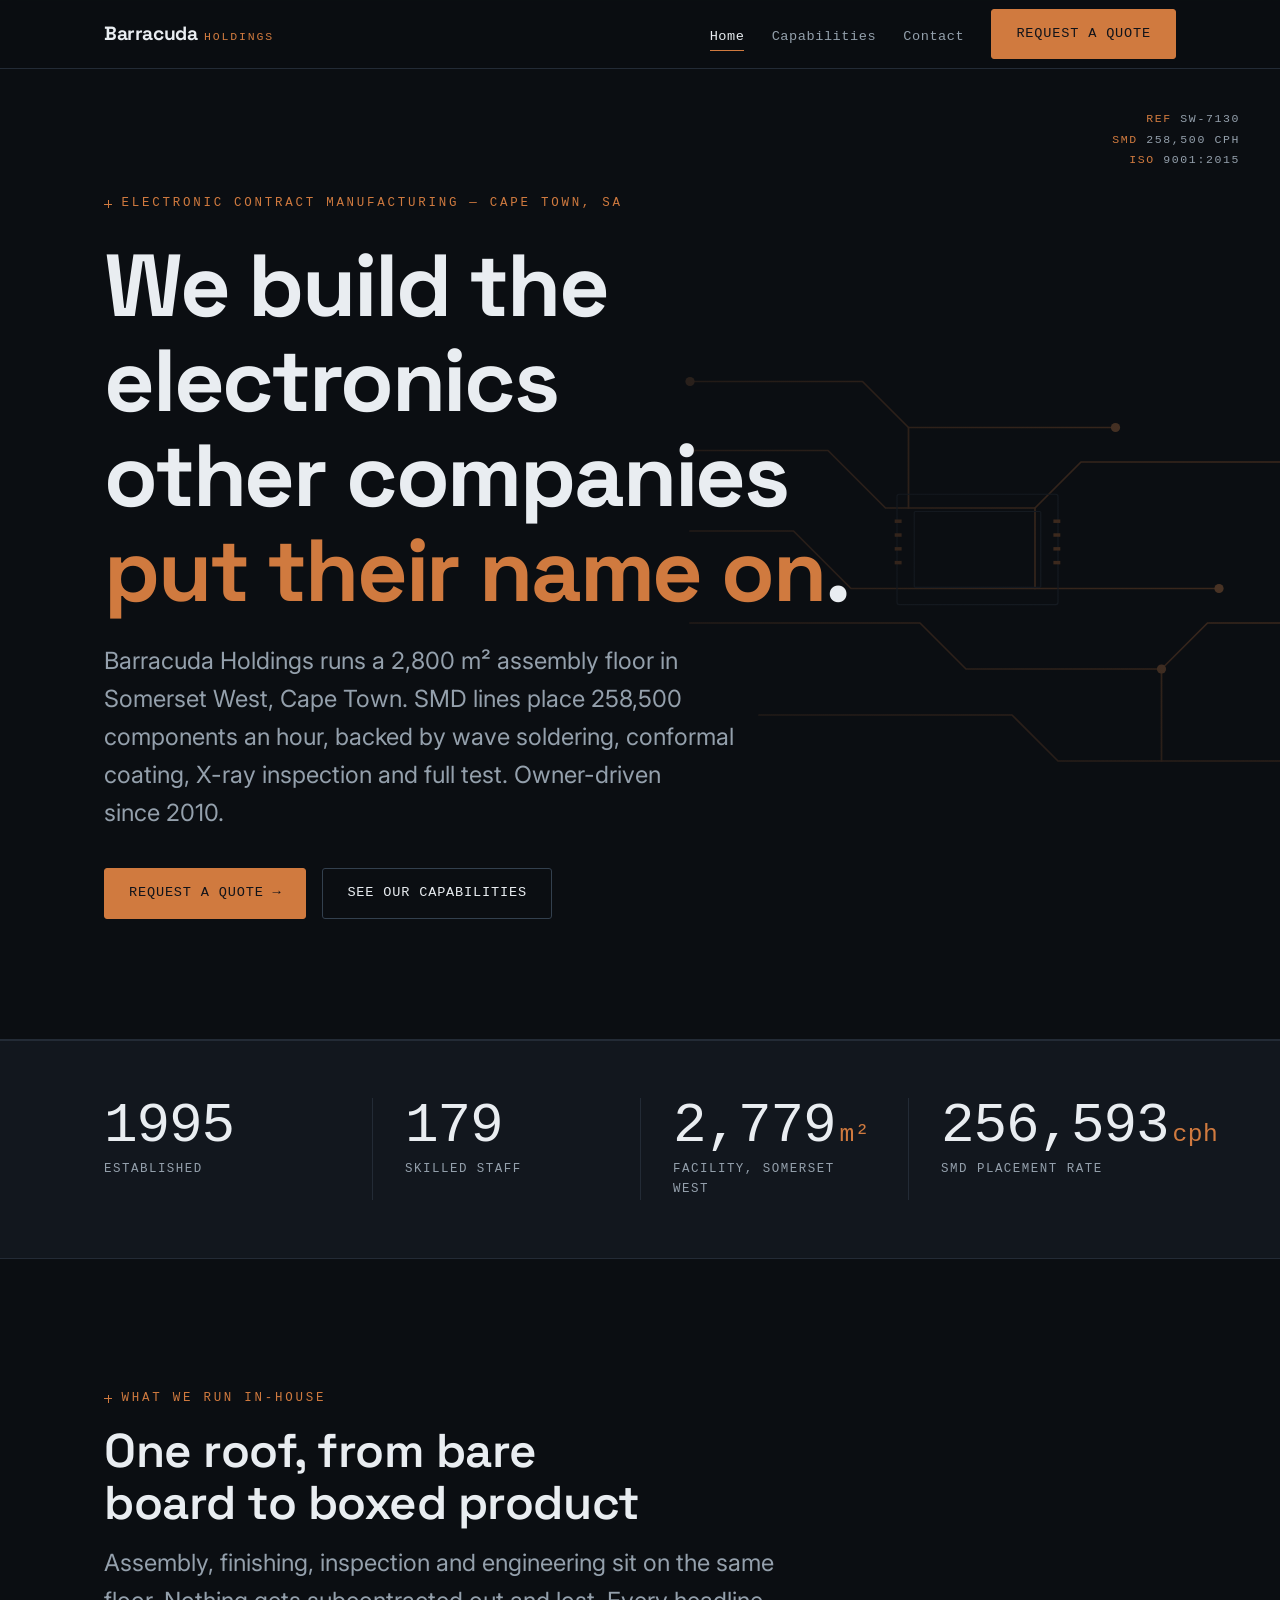
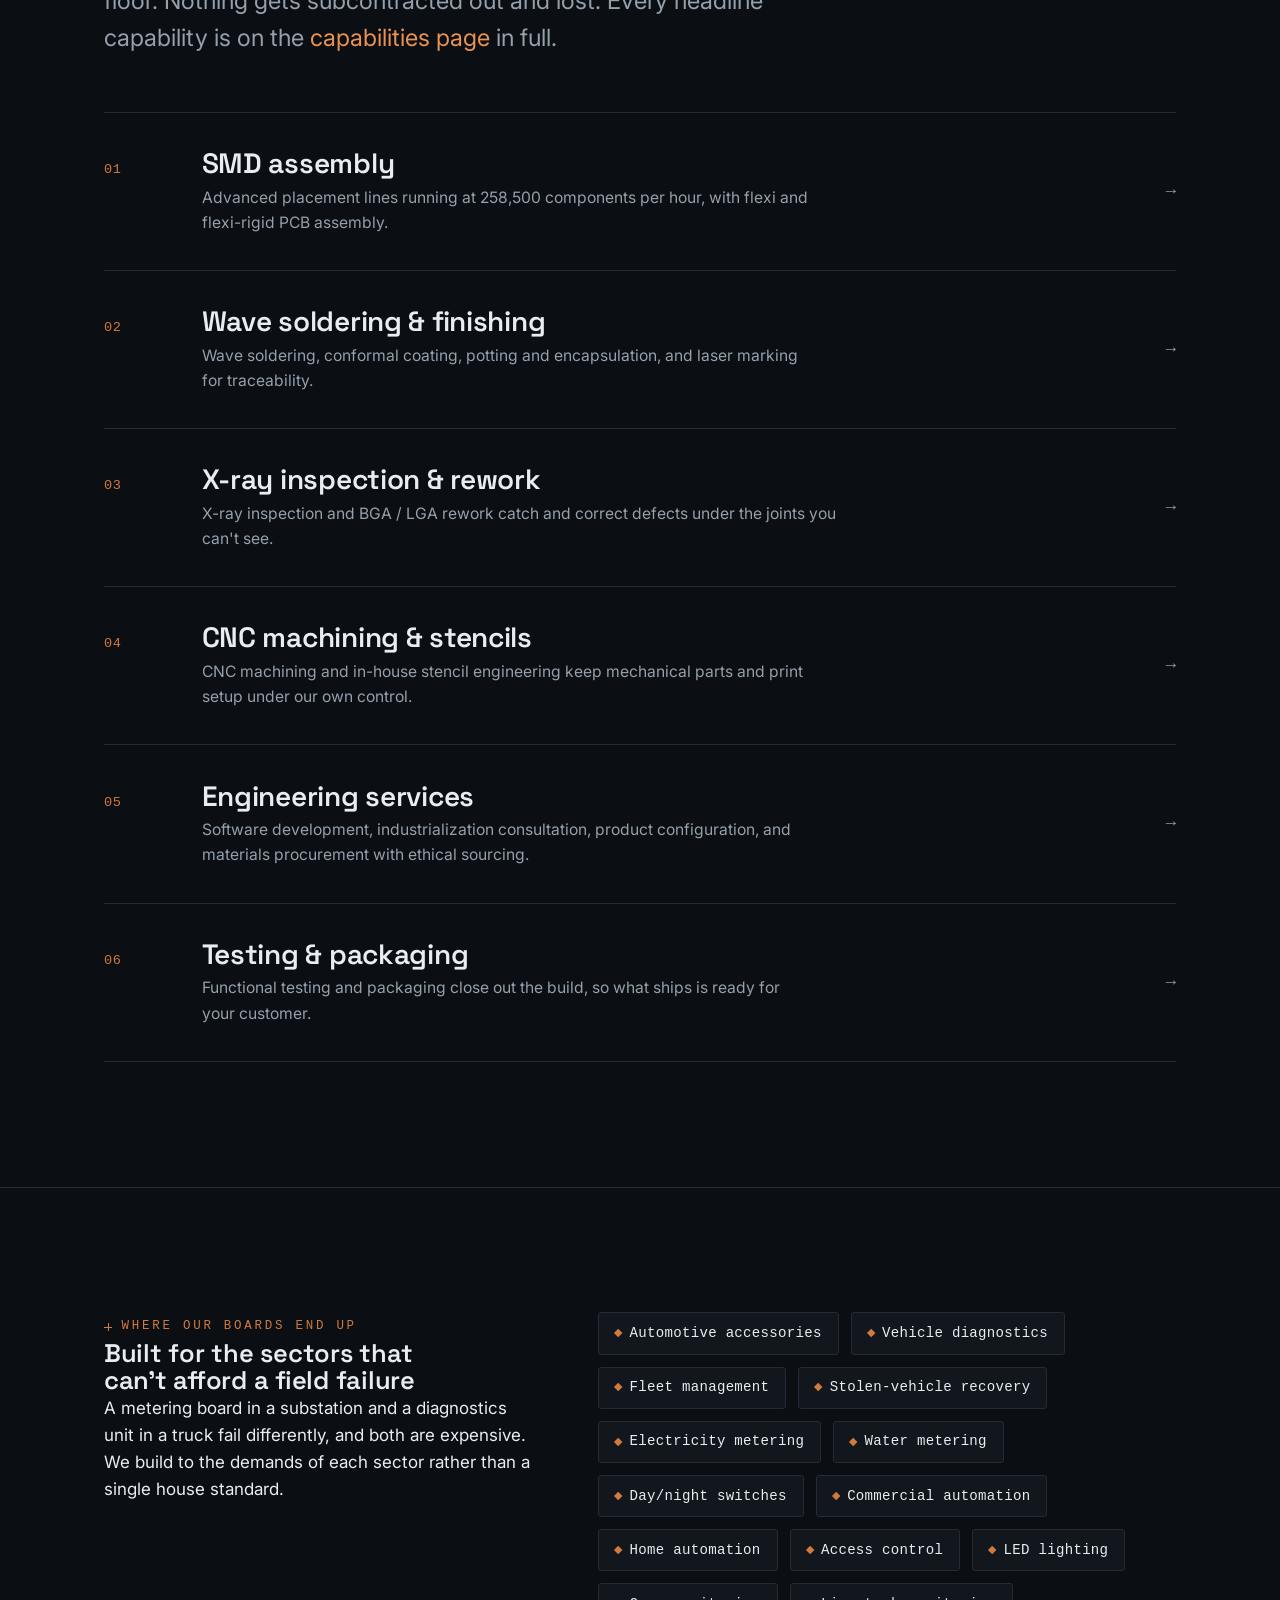
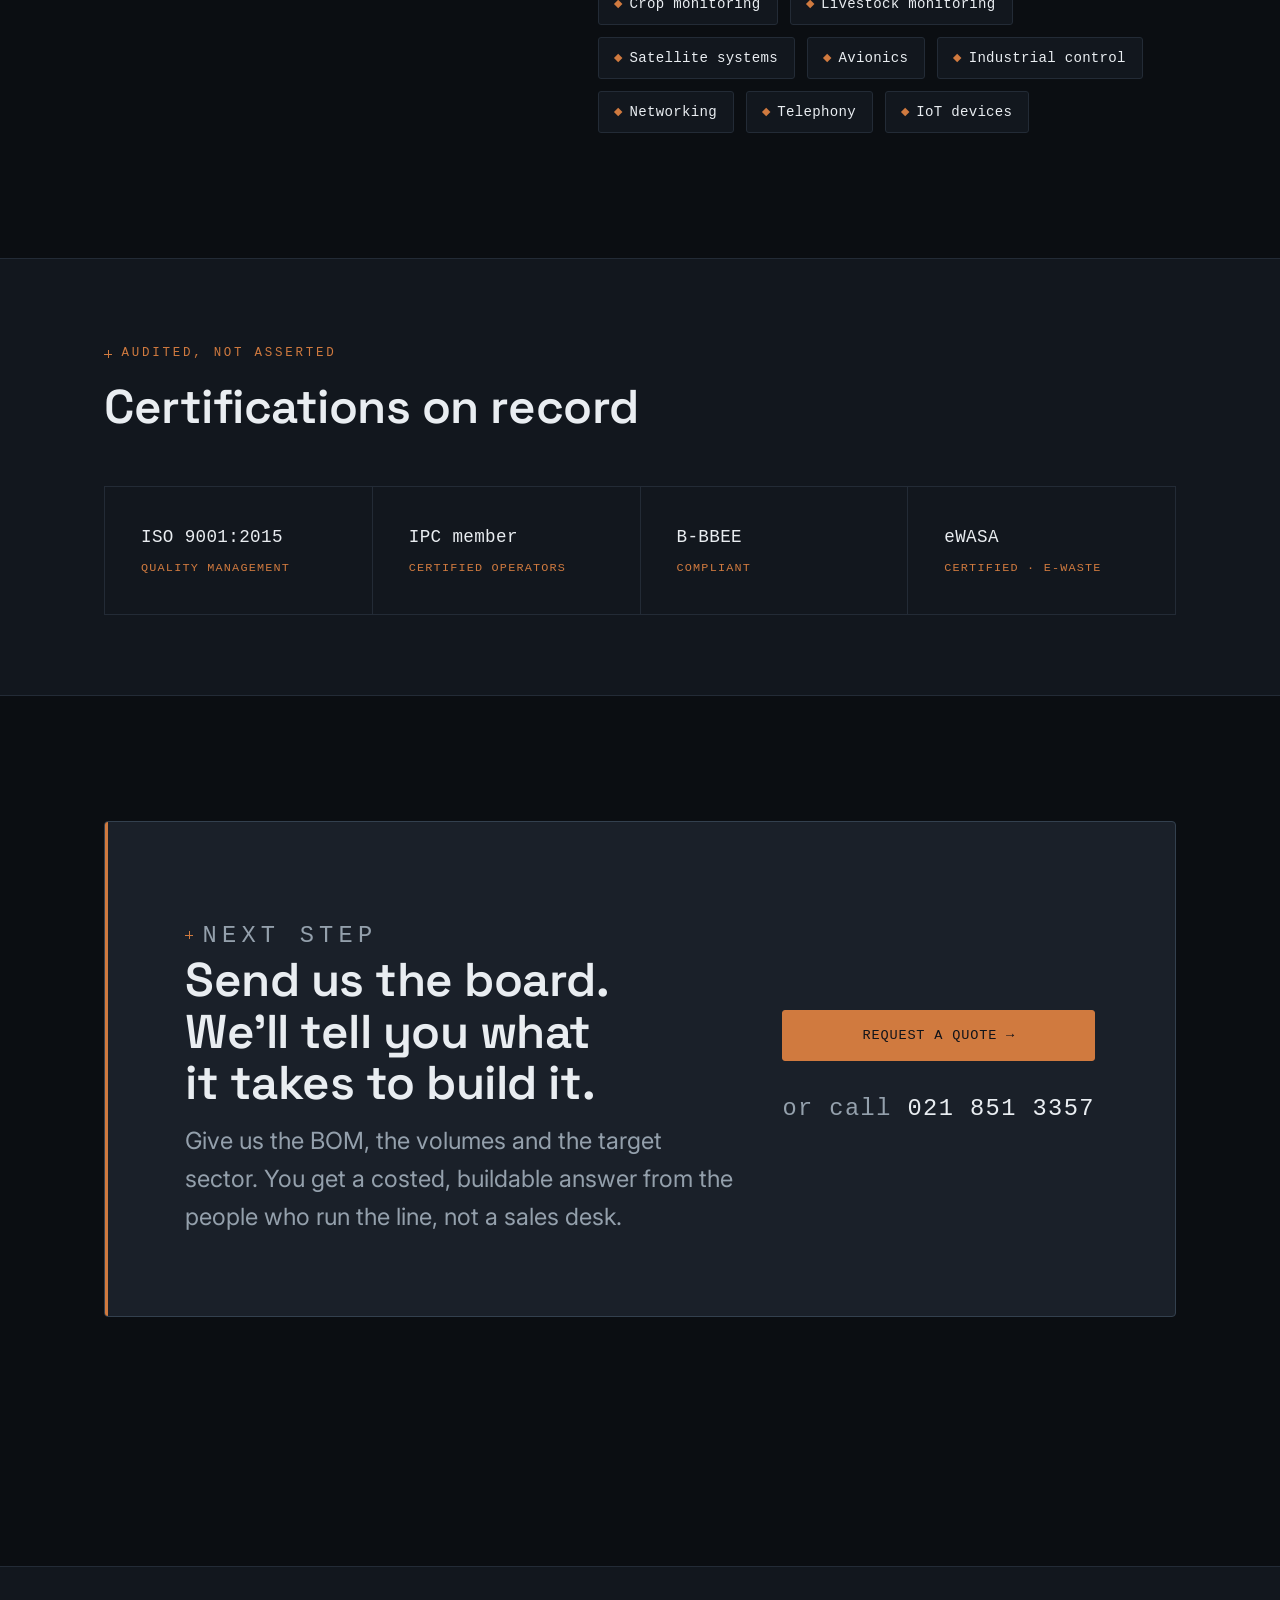
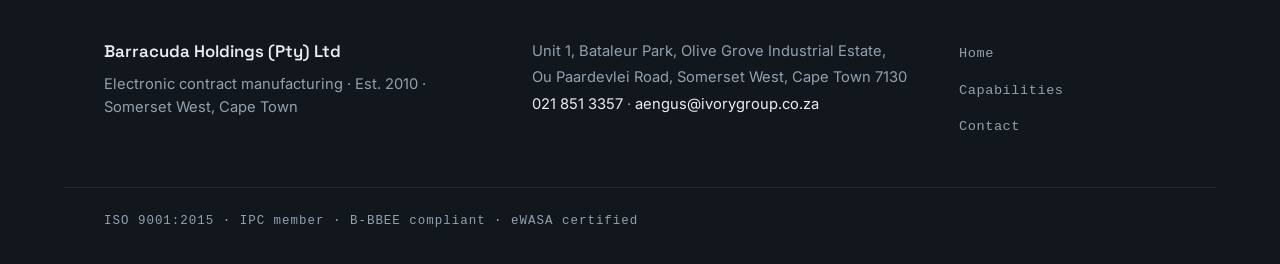
==== index.html @ a69c72c1 "feat: Barracuda Holdings marketing site - static HTML/CSS/JS with generated hero video" ====
<!DOCTYPE html>
<html lang="en">
<head>
  <meta charset="UTF-8">
  <meta name="viewport" content="width=device-width, initial-scale=1.0">
  <title>Barracuda Holdings — Electronic contract manufacturing, Cape Town</title>
  <meta name="description" content="Barracuda Holdings is an owner-driven electronic contract manufacturer in Somerset West, Cape Town. SMD assembly at 258,500 components per hour, wave soldering, conformal coating, X-ray inspection. ISO 9001:2015.">
  <link rel="preconnect" href="https://fonts.googleapis.com">
  <link rel="preconnect" href="https://fonts.gstatic.com" crossorigin>
  <link href="https://fonts.googleapis.com/css2?family=Inter:wght@400;500;600&family=Space+Grotesk:wght@500;600;700&display=swap" rel="stylesheet">
  <link rel="stylesheet" href="css/tokens.css">
  <link rel="stylesheet" href="css/global.css">
  <link rel="stylesheet" href="css/home.css">
  <script src="js/main.js" defer></script>
</head>
<body>
  <a class="skip-link" href="#main">Skip to content</a>

  <header class="site-header" id="top">
    <div class="container header-inner">
      <a class="brand" href="index.html">Barracuda<span class="brand-sub">Holdings</span></a>
      <nav aria-label="Main navigation">
        <button class="nav-toggle" aria-expanded="false" aria-controls="site-nav">Menu</button>
        <ul class="nav-links" id="site-nav">
          <li><a href="index.html" aria-current="page">Home</a></li>
          <li><a href="about.html">Capabilities</a></li>
          <li><a href="contact.html">Contact</a></li>
          <li><a class="btn btn-accent" href="contact.html#quote">Request a quote</a></li>
        </ul>
      </nav>
    </div>
  </header>

  <main id="main">

    <!-- 1. HERO -->
    <section class="hero" aria-labelledby="hero-heading">
      <video class="hero-video" autoplay muted loop playsinline preload="metadata" aria-hidden="true" tabindex="-1">
        <source src="assets/hero-loop.mp4" type="video/mp4">
      </video>

      <!-- Static fallback: PCB-trace motif, finished-looking without the video -->
      <div class="hero-fallback" aria-hidden="true">
        <svg viewBox="0 0 640 480" fill="none" xmlns="http://www.w3.org/2000/svg" role="presentation">
          <g stroke="#D07A3F" stroke-width="1.5" stroke-linecap="round" stroke-linejoin="round" opacity="0.85">
            <path d="M60 90 H210 L250 130 H430" />
            <path d="M60 150 H180 L230 200 H360 L400 160 H600" />
            <path d="M60 220 H150 L200 270 H520" />
            <path d="M60 300 H260 L300 340 H470 L510 300 H600" />
            <path d="M120 380 H340 L380 420 H600" />
            <path d="M250 130 V200" />
            <path d="M360 200 V270" />
            <path d="M470 340 V420" />
          </g>
          <g fill="#E89254">
            <circle cx="60" cy="90" r="4" />
            <circle cx="430" cy="130" r="4" />
            <circle cx="60" cy="150" r="4" />
            <circle cx="600" cy="160" r="4" />
            <circle cx="520" cy="270" r="4" />
            <circle cx="470" cy="340" r="4" />
            <circle cx="600" cy="300" r="4" />
            <circle cx="600" cy="420" r="4" />
          </g>
          <g fill="none" stroke="#33404E" stroke-width="1">
            <rect x="240" y="188" width="140" height="96" rx="2" />
            <rect x="255" y="203" width="110" height="66" rx="1" />
          </g>
          <g fill="#D07A3F">
            <rect x="238" y="210" width="6" height="3" />
            <rect x="238" y="222" width="6" height="3" />
            <rect x="238" y="234" width="6" height="3" />
            <rect x="238" y="246" width="6" height="3" />
            <rect x="376" y="210" width="6" height="3" />
            <rect x="376" y="222" width="6" height="3" />
            <rect x="376" y="234" width="6" height="3" />
            <rect x="376" y="246" width="6" height="3" />
          </g>
        </svg>
      </div>

      <div class="hero-overlay" aria-hidden="true"></div>

      <p class="hero-spec" aria-hidden="true">
        <b>REF</b> SW-7130<br>
        <b>SMD</b> 258,500 cph<br>
        <b>ISO</b> 9001:2015
      </p>

      <div class="container hero-inner">
        <div class="hero-content hero-anim">
          <p class="eyebrow hero-eyebrow">Electronic contract manufacturing — Cape Town, SA</p>
          <h1 id="hero-heading">
            We build the electronics<br>
            other companies <span class="accent">put their name on</span>.
          </h1>
          <p class="hero-sub">
            Barracuda Holdings runs a 2,800 m&sup2; assembly floor in Somerset West, Cape Town.
            SMD lines place 258,500 components an hour, backed by wave soldering, conformal
            coating, X-ray inspection and full test. Owner-driven since 2010.
          </p>
          <div class="hero-actions">
            <a class="btn btn-accent" href="contact.html#quote">Request a quote <span class="btn-arrow" aria-hidden="true">&rarr;</span></a>
            <a class="btn btn-ghost" href="about.html">See our capabilities</a>
          </div>
        </div>
      </div>
    </section>

    <!-- 2. STATS STRIP -->
    <section class="stats" aria-label="Company figures">
      <div class="container">
        <div class="stats-grid">
          <div class="stat">
            <span class="stat-value mono"><span class="stat-num" data-count-to="2010">2010</span></span>
            <span class="stat-label">Established</span>
          </div>
          <div class="stat">
            <span class="stat-value mono"><span class="stat-num" data-count-to="180">180</span></span>
            <span class="stat-label">Skilled staff</span>
          </div>
          <div class="stat">
            <span class="stat-value mono"><span class="stat-num" data-count-to="2800" data-count-group="true">2,800</span><span class="stat-unit">m&sup2;</span></span>
            <span class="stat-label">Facility, Somerset West</span>
          </div>
          <div class="stat">
            <span class="stat-value mono"><span class="stat-num" data-count-to="258500" data-count-group="true">258,500</span><span class="stat-unit">cph</span></span>
            <span class="stat-label">SMD placement rate</span>
          </div>
        </div>
      </div>
    </section>

    <!-- 3. CAPABILITIES OVERVIEW -->
    <section class="section" aria-labelledby="cap-heading">
      <div class="container">
        <div class="section-head reveal">
          <p class="eyebrow">What we run in-house</p>
          <h2 id="cap-heading">One roof, from bare board to boxed product</h2>
          <p class="lede">
            Assembly, finishing, inspection and engineering sit on the same floor.
            Nothing gets subcontracted out and lost. Every headline capability is on
            the <a href="about.html">capabilities page</a> in full.
          </p>
        </div>

        <div class="cap-list">
          <a class="cap-item reveal" href="about.html#grp-assembly">
            <span class="cap-index mono">01</span>
            <span class="cap-body">
              <h3>SMD assembly</h3>
              <p>Advanced placement lines running at 258,500 components per hour, with flexi and flexi-rigid PCB assembly.</p>
            </span>
            <span class="cap-arrow" aria-hidden="true">&rarr;</span>
          </a>
          <a class="cap-item reveal" href="about.html#grp-finishing">
            <span class="cap-index mono">02</span>
            <span class="cap-body">
              <h3>Wave soldering &amp; finishing</h3>
              <p>Wave soldering, conformal coating, potting and encapsulation, and laser marking for traceability.</p>
            </span>
            <span class="cap-arrow" aria-hidden="true">&rarr;</span>
          </a>
          <a class="cap-item reveal" href="about.html#grp-inspection">
            <span class="cap-index mono">03</span>
            <span class="cap-body">
              <h3>X-ray inspection &amp; rework</h3>
              <p>X-ray inspection and BGA / LGA rework catch and correct defects under the joints you can't see.</p>
            </span>
            <span class="cap-arrow" aria-hidden="true">&rarr;</span>
          </a>
          <a class="cap-item reveal" href="about.html#grp-finishing">
            <span class="cap-index mono">04</span>
            <span class="cap-body">
              <h3>CNC machining &amp; stencils</h3>
              <p>CNC machining and in-house stencil engineering keep mechanical parts and print setup under our own control.</p>
            </span>
            <span class="cap-arrow" aria-hidden="true">&rarr;</span>
          </a>
          <a class="cap-item reveal" href="about.html#grp-engineering">
            <span class="cap-index mono">05</span>
            <span class="cap-body">
              <h3>Engineering services</h3>
              <p>Software development, industrialization consultation, product configuration, and materials procurement with ethical sourcing.</p>
            </span>
            <span class="cap-arrow" aria-hidden="true">&rarr;</span>
          </a>
          <a class="cap-item reveal" href="about.html#grp-inspection">
            <span class="cap-index mono">06</span>
            <span class="cap-body">
              <h3>Testing &amp; packaging</h3>
              <p>Functional testing and packaging close out the build, so what ships is ready for your customer.</p>
            </span>
            <span class="cap-arrow" aria-hidden="true">&rarr;</span>
          </a>
        </div>
      </div>
    </section>

    <hr class="hairline">

    <!-- 4. INDUSTRIES -->
    <section class="section" aria-labelledby="ind-heading">
      <div class="container">
        <div class="industries-layout">
          <div class="industries-lead reveal">
            <p class="eyebrow">Where our boards end up</p>
            <h2 id="ind-heading">Built for the sectors that can't afford a field failure</h2>
            <p class="lede">
              A metering board in a substation and a diagnostics unit in a truck fail
              differently, and both are expensive. We build to the demands of each sector
              rather than a single house standard.
            </p>
          </div>

          <ul class="industries-rail reveal" aria-label="Industries served">
            <li class="industry-tag">Automotive accessories</li>
            <li class="industry-tag">Vehicle diagnostics</li>
            <li class="industry-tag">Fleet management</li>
            <li class="industry-tag">Stolen-vehicle recovery</li>
            <li class="industry-tag">Electricity metering</li>
            <li class="industry-tag">Water metering</li>
            <li class="industry-tag">Day/night switches</li>
            <li class="industry-tag">Commercial automation</li>
            <li class="industry-tag">Home automation</li>
            <li class="industry-tag">Access control</li>
            <li class="industry-tag">LED lighting</li>
            <li class="industry-tag">Crop monitoring</li>
            <li class="industry-tag">Livestock monitoring</li>
            <li class="industry-tag">Satellite systems</li>
            <li class="industry-tag">Avionics</li>
            <li class="industry-tag">Industrial control</li>
            <li class="industry-tag">Networking</li>
            <li class="industry-tag">Telephony</li>
            <li class="industry-tag">IoT devices</li>
          </ul>
        </div>
      </div>
    </section>

    <!-- 5. CERTIFICATIONS STRIP -->
    <section class="certs" aria-labelledby="cert-heading">
      <div class="container section--tight">
        <div class="section-head reveal">
          <p class="eyebrow">Audited, not asserted</p>
          <h2 id="cert-heading">Certifications on record</h2>
        </div>
        <div class="certs-grid reveal">
          <div class="cert-plate">
            <span class="cert-code mono">ISO 9001:2015</span>
            <span class="cert-desc">Quality management</span>
          </div>
          <div class="cert-plate">
            <span class="cert-code mono">IPC member</span>
            <span class="cert-desc">Certified operators</span>
          </div>
          <div class="cert-plate">
            <span class="cert-code mono">B-BBEE</span>
            <span class="cert-desc">Compliant</span>
          </div>
          <div class="cert-plate">
            <span class="cert-code mono">eWASA</span>
            <span class="cert-desc">Certified &middot; e-waste</span>
          </div>
        </div>
      </div>
    </section>

    <!-- 6. CTA BAND -->
    <section class="section" aria-labelledby="cta-heading">
      <div class="container">
        <div class="cta-band reveal">
          <div>
            <p class="eyebrow">Next step</p>
            <h2 id="cta-heading">Send us the board. We'll tell you what it takes to build it.</h2>
            <p>
              Give us the BOM, the volumes and the target sector. You get a costed,
              buildable answer from the people who run the line, not a sales desk.
            </p>
          </div>
          <div class="cta-actions">
            <a class="btn btn-accent" href="contact.html#quote">Request a quote <span class="btn-arrow" aria-hidden="true">&rarr;</span></a>
            <p class="cta-callnote">or call <a href="tel:+27218513357">021 851 3357</a></p>
          </div>
        </div>
      </div>
    </section>

  </main>

  <footer class="site-footer">
    <div class="container footer-grid">
      <div>
        <p class="footer-brand">Barracuda Holdings (Pty) Ltd</p>
        <p class="footer-muted">Electronic contract manufacturing · Est. 2010 · Somerset West, Cape Town</p>
      </div>
      <address>
        Unit 1, Bataleur Park, Olive Grove Industrial Estate,<br>
        Ou Paardevlei Road, Somerset West, Cape Town 7130<br>
        <a href="tel:+27218513357">021 851 3357</a> · <a href="mailto:aengus@ivorygroup.co.za">aengus@ivorygroup.co.za</a>
      </address>
      <ul class="footer-links">
        <li><a href="index.html">Home</a></li>
        <li><a href="about.html">Capabilities</a></li>
        <li><a href="contact.html">Contact</a></li>
      </ul>
    </div>
    <div class="container footer-meta">
      <p>ISO 9001:2015 · IPC member · B-BBEE compliant · eWASA certified</p>
    </div>
  </footer>

</body>
</html>
---- css/tokens.css ----
:root {
  --bg: #0B0E12;
  --surface: #12171E;
  --surface-raised: #1A2029;
  --line: #232B36;
  --line-strong: #33404E;
  --text: #E9EDF1;
  --text-muted: #94A0AC;
  --accent: #D07A3F;
  --accent-bright: #E89254;
  --accent-ink: #10131A;

  --font-display: "Space Grotesk", system-ui, sans-serif;
  --font-body: "Inter", system-ui, sans-serif;
  --font-mono: ui-monospace, "Cascadia Mono", "Roboto Mono", Menlo, monospace;

  --text-base: clamp(1rem, 0.95rem + 0.25vw, 1.0625rem);
  --text-lg: clamp(1.15rem, 1rem + 0.6vw, 1.5rem);
  --text-h2: clamp(1.75rem, 1.2rem + 2.2vw, 3rem);
  --text-hero: clamp(2.5rem, 1.4rem + 5.2vw, 5.5rem);

  --space-section: clamp(4.5rem, 3rem + 6vw, 9rem);
  --container: 72rem;

  --duration-fast: 160ms;
  --duration-slow: 500ms;
  --ease-out: cubic-bezier(0.16, 1, 0.3, 1);
}
---- css/global.css ----
/* ==========================================================================
   Barracuda Holdings — global.css
   Shared base styles + shared class contract consumed by every page.
   Owner: Agent A (core). Agent B's pages depend on these classes.
   ========================================================================== */

/* ---- Reset / box model -------------------------------------------------- */
*,
*::before,
*::after {
  box-sizing: border-box;
}

* {
  margin: 0;
}

html {
  -webkit-text-size-adjust: 100%;
  scroll-behavior: smooth;
  /* clip (not hidden) prevents horizontal overflow WITHOUT turning <html> into
     a scroll container — which would break scrollIntoView + IntersectionObserver. */
  overflow-x: clip;
}

body {
  min-height: 100vh;
  background-color: var(--bg);
  color: var(--text);
  font-family: var(--font-body);
  font-size: var(--text-base);
  line-height: 1.6;
  -webkit-font-smoothing: antialiased;
  text-rendering: optimizeLegibility;
  /* Faint dimension-grid texture; sits behind everything, no overflow cost. */
  background-image:
    linear-gradient(var(--line) 1px, transparent 1px),
    linear-gradient(90deg, var(--line) 1px, transparent 1px);
  background-size: 4.5rem 4.5rem, 4.5rem 4.5rem;
  background-position: center top;
  background-attachment: fixed;
  background-blend-mode: normal;
  overflow-x: clip;
}

/* Dim the grid so it reads as texture, not a table. */
body::before {
  content: "";
  position: fixed;
  inset: 0;
  background: var(--bg);
  opacity: 0.94;
  z-index: -1;
  pointer-events: none;
}

img,
svg,
video {
  display: block;
  max-width: 100%;
}

h1,
h2,
h3,
h4 {
  font-family: var(--font-display);
  font-weight: 600;
  line-height: 1.08;
  letter-spacing: -0.01em;
  text-wrap: balance;
}

p {
  text-wrap: pretty;
}

a {
  color: var(--accent-bright);
  text-decoration: none;
}

a:hover {
  color: var(--text);
}

ul {
  list-style: none;
  padding: 0;
}

::selection {
  background: var(--accent);
  color: var(--accent-ink);
}

/* ---- Focus -------------------------------------------------------------- */
:focus-visible {
  outline: 2px solid var(--accent-bright);
  outline-offset: 3px;
  border-radius: 2px;
}

/* Remove default focus ring only where focus-visible is supported. */
:focus:not(:focus-visible) {
  outline: none;
}

/* Skip link for keyboard users. */
.skip-link {
  position: absolute;
  left: 0.75rem;
  top: -3rem;
  z-index: 100;
  padding: 0.6rem 1rem;
  background: var(--accent);
  color: var(--accent-ink);
  font-family: var(--font-mono);
  font-size: 0.85rem;
  text-transform: uppercase;
  letter-spacing: 0.06em;
  transition: top var(--duration-fast) var(--ease-out);
}

.skip-link:focus {
  top: 0.75rem;
  color: var(--accent-ink);
}

/* ---- Layout primitives -------------------------------------------------- */
.container {
  width: 100%;
  max-width: var(--container);
  margin-inline: auto;
  padding-inline: clamp(1.25rem, 0.5rem + 3vw, 2.5rem);
}

.section {
  padding-block: var(--space-section);
}

.section--tight {
  padding-block: clamp(3rem, 2rem + 4vw, 5rem);
}

.hairline {
  height: 1px;
  border: 0;
  background: var(--line);
  margin: 0;
}

/* ---- Typography helpers ------------------------------------------------- */
.eyebrow {
  display: inline-flex;
  align-items: center;
  gap: 0.6rem;
  font-family: var(--font-mono);
  font-size: 0.78rem;
  font-weight: 500;
  text-transform: uppercase;
  letter-spacing: 0.22em;
  color: var(--accent);
}

/* Small crosshair/registration tick that can precede an eyebrow. */
.eyebrow::before {
  content: "";
  width: 0.5rem;
  height: 0.5rem;
  flex: 0 0 auto;
  background:
    linear-gradient(var(--accent), var(--accent)) center / 100% 1px no-repeat,
    linear-gradient(var(--accent), var(--accent)) center / 1px 100% no-repeat;
}

.section-head {
  max-width: 46rem;
  margin-bottom: clamp(2rem, 1rem + 3vw, 3.5rem);
}

.section-head h2 {
  font-size: var(--text-h2);
  margin-top: 0.9rem;
}

.section-head .lede {
  margin-top: 1rem;
  font-size: var(--text-lg);
  color: var(--text-muted);
  max-width: 42rem;
}

.mono {
  font-family: var(--font-mono);
  font-variant-numeric: tabular-nums;
}

/* ---- Buttons ------------------------------------------------------------ */
.btn {
  --btn-bg: transparent;
  --btn-fg: var(--text);
  --btn-line: var(--line-strong);
  display: inline-flex;
  align-items: center;
  gap: 0.55rem;
  padding: 0.85rem 1.5rem;
  font-family: var(--font-mono);
  font-size: 0.85rem;
  font-weight: 500;
  letter-spacing: 0.06em;
  text-transform: uppercase;
  color: var(--btn-fg);
  background: var(--btn-bg);
  border: 1px solid var(--btn-line);
  border-radius: 3px;
  cursor: pointer;
  white-space: nowrap;
  transition:
    background var(--duration-fast) var(--ease-out),
    color var(--duration-fast) var(--ease-out),
    border-color var(--duration-fast) var(--ease-out),
    transform var(--duration-fast) var(--ease-out);
}

.btn:hover {
  transform: translateY(-2px);
}

.btn:active {
  transform: translateY(0);
}

.btn-accent {
  --btn-bg: var(--accent);
  --btn-fg: var(--accent-ink);
  --btn-line: var(--accent);
}

.btn-accent:hover {
  --btn-bg: var(--accent-bright);
  --btn-line: var(--accent-bright);
  color: var(--accent-ink);
}

.btn-ghost {
  --btn-bg: transparent;
  --btn-fg: var(--text);
  --btn-line: var(--line-strong);
}

.btn-ghost:hover {
  --btn-line: var(--accent);
  color: var(--accent-bright);
}

/* Arrow glyph that nudges on hover. */
.btn .btn-arrow {
  display: inline-block;
  transition: transform var(--duration-fast) var(--ease-out);
}

.btn:hover .btn-arrow {
  transform: translateX(3px);
}

/* ---- Header ------------------------------------------------------------- */
.site-header {
  position: sticky;
  top: 0;
  z-index: 50;
  background: color-mix(in srgb, var(--bg) 86%, transparent);
  backdrop-filter: blur(10px);
  border-bottom: 1px solid var(--line);
}

.header-inner {
  display: flex;
  align-items: center;
  justify-content: space-between;
  gap: 1.5rem;
  min-height: 4.25rem;
}

.brand {
  display: inline-flex;
  align-items: baseline;
  gap: 0.4rem;
  font-family: var(--font-display);
  font-weight: 700;
  font-size: 1.2rem;
  letter-spacing: -0.02em;
  color: var(--text);
}

.brand:hover {
  color: var(--text);
}

.brand-sub {
  font-family: var(--font-mono);
  font-weight: 500;
  font-size: 0.72rem;
  text-transform: uppercase;
  letter-spacing: 0.16em;
  color: var(--accent);
}

.nav-toggle {
  display: none;
  align-items: center;
  gap: 0.5rem;
  padding: 0.55rem 0.9rem;
  font-family: var(--font-mono);
  font-size: 0.8rem;
  letter-spacing: 0.08em;
  text-transform: uppercase;
  color: var(--text);
  background: transparent;
  border: 1px solid var(--line-strong);
  border-radius: 3px;
  cursor: pointer;
}

.nav-links {
  display: flex;
  align-items: center;
  gap: clamp(1rem, 0.5rem + 1.5vw, 2rem);
  margin: 0;
}

.nav-links a:not(.btn) {
  position: relative;
  font-family: var(--font-mono);
  font-size: 0.85rem;
  letter-spacing: 0.04em;
  color: var(--text-muted);
  padding: 0.35rem 0;
}

.nav-links a:not(.btn):hover {
  color: var(--text);
}

/* Copper underline that grows from the left on hover / current page. */
.nav-links a:not(.btn)::after {
  content: "";
  position: absolute;
  left: 0;
  bottom: -0.15rem;
  height: 1px;
  width: 100%;
  background: var(--accent);
  transform: scaleX(0);
  transform-origin: left;
  transition: transform var(--duration-fast) var(--ease-out);
}

.nav-links a:not(.btn):hover::after,
.nav-links a[aria-current="page"]::after {
  transform: scaleX(1);
}

.nav-links a[aria-current="page"] {
  color: var(--text);
}

/* Mobile nav: collapse to a toggled drawer at <= 860px (spec requirement). */
@media (max-width: 860px) {
  .nav-toggle {
    display: inline-flex;
    position: relative;
    z-index: 2;
  }

  .nav-links {
    position: absolute;
    top: 100%;
    left: 0;
    right: 0;
    flex-direction: column;
    align-items: stretch;
    gap: 0;
    padding: 0.5rem clamp(1.25rem, 0.5rem + 3vw, 2.5rem) 1.5rem;
    background: var(--surface);
    border-bottom: 1px solid var(--line);
    box-shadow: 0 24px 40px -24px rgba(0, 0, 0, 0.7);

    /* Collapsed by default; JS toggles .is-open. */
    display: none;
  }

  .nav-links.is-open {
    display: flex;
  }

  .nav-links li {
    border-top: 1px solid var(--line);
  }

  .nav-links li:first-child {
    border-top: 0;
  }

  .nav-links a:not(.btn) {
    display: block;
    padding: 0.9rem 0;
    font-size: 0.95rem;
  }

  /* Underline animation reads oddly stacked; suppress on mobile. */
  .nav-links a:not(.btn)::after {
    display: none;
  }

  .nav-links .btn {
    margin-top: 0.9rem;
    justify-content: center;
  }
}

/* ---- Footer ------------------------------------------------------------- */
.site-footer {
  margin-top: var(--space-section);
  border-top: 1px solid var(--line);
  background: var(--surface);
  padding-block: clamp(3rem, 2rem + 3vw, 4.5rem) 2rem;
}

.footer-grid {
  display: grid;
  grid-template-columns: 1.4fr 1.4fr 0.8fr;
  gap: clamp(1.5rem, 1rem + 3vw, 3rem);
  align-items: start;
}

@media (max-width: 760px) {
  .footer-grid {
    grid-template-columns: minmax(0, 1fr);
  }
}

.footer-brand {
  font-family: var(--font-display);
  font-weight: 600;
  font-size: 1.05rem;
  color: var(--text);
}

.footer-muted {
  margin-top: 0.5rem;
  color: var(--text-muted);
  font-size: 0.92rem;
}

.site-footer address {
  font-style: normal;
  color: var(--text-muted);
  font-size: 0.92rem;
  line-height: 1.8;
}

.site-footer address a {
  color: var(--text);
}

.site-footer address a:hover {
  color: var(--accent-bright);
}

.footer-links {
  display: flex;
  flex-direction: column;
  gap: 0.6rem;
}

.footer-links a {
  font-family: var(--font-mono);
  font-size: 0.85rem;
  letter-spacing: 0.04em;
  color: var(--text-muted);
}

.footer-links a:hover {
  color: var(--accent-bright);
}

.footer-meta {
  margin-top: clamp(2rem, 1.5rem + 2vw, 3rem);
  padding-top: 1.5rem;
  border-top: 1px solid var(--line);
}

.footer-meta p {
  font-family: var(--font-mono);
  font-size: 0.78rem;
  letter-spacing: 0.08em;
  color: var(--text-muted);
}

/* ---- Stats -------------------------------------------------------------- */
.stat {
  display: flex;
  flex-direction: column;
  gap: 0.4rem;
}

.stat-value {
  font-family: var(--font-mono);
  font-variant-numeric: tabular-nums;
  font-weight: 500;
  font-size: clamp(2rem, 1.2rem + 3vw, 3.5rem);
  line-height: 1;
  letter-spacing: -0.02em;
  color: var(--text);
}

/* Small trailing unit (m², cph) sits quieter than the figure. */
.stat-value .stat-unit {
  font-size: 0.44em;
  color: var(--accent);
  margin-left: 0.25rem;
  letter-spacing: 0.02em;
}

.stat-label {
  font-family: var(--font-mono);
  font-size: 0.78rem;
  letter-spacing: 0.12em;
  text-transform: uppercase;
  color: var(--text-muted);
}

/* ---- Card --------------------------------------------------------------- */
.card {
  background: var(--surface);
  border: 1px solid var(--line);
  border-radius: 3px;
  padding: clamp(1.5rem, 1rem + 1.5vw, 2rem);
  transition:
    border-color var(--duration-fast) var(--ease-out),
    background var(--duration-fast) var(--ease-out),
    transform var(--duration-fast) var(--ease-out);
}

.card:hover {
  border-color: var(--line-strong);
  background: var(--surface-raised);
}

/* ---- Grids -------------------------------------------------------------- */
.grid-2 {
  display: grid;
  grid-template-columns: repeat(2, minmax(0, 1fr));
  gap: clamp(1.25rem, 0.75rem + 2vw, 2.5rem);
}

.grid-3 {
  display: grid;
  grid-template-columns: repeat(3, minmax(0, 1fr));
  gap: clamp(1.25rem, 0.75rem + 2vw, 2rem);
}

@media (max-width: 720px) {
  .grid-2,
  .grid-3 {
    grid-template-columns: minmax(0, 1fr);
  }
}

/* ==========================================================================
   Scroll reveal
   .reveal is VISIBLE by default (no-JS / reduced-motion safe). JS adds a
   .reveal-armed class to <html> at runtime, which hides .reveal until
   .is-visible is applied by the IntersectionObserver.
   ========================================================================== */
.reveal {
  opacity: 1;
  transform: none;
}

.reveal-armed .reveal {
  opacity: 0;
  transform: translateY(1.5rem);
  transition:
    opacity var(--duration-slow) var(--ease-out),
    transform var(--duration-slow) var(--ease-out);
  will-change: opacity, transform;
}

.reveal-armed .reveal.is-visible {
  opacity: 1;
  transform: none;
}

/* Optional per-item stagger inside a revealed group. */
.reveal-armed .reveal[data-reveal-delay="1"] { transition-delay: 80ms; }
.reveal-armed .reveal[data-reveal-delay="2"] { transition-delay: 160ms; }
.reveal-armed .reveal[data-reveal-delay="3"] { transition-delay: 240ms; }
.reveal-armed .reveal[data-reveal-delay="4"] { transition-delay: 320ms; }
.reveal-armed .reveal[data-reveal-delay="5"] { transition-delay: 400ms; }

/* Drop will-change once the element has settled. */
.reveal-armed .reveal.is-visible {
  will-change: auto;
}

/* ==========================================================================
   Reduced motion — kill all transitions/animations, show final state.
   ========================================================================== */
@media (prefers-reduced-motion: reduce) {
  html {
    scroll-behavior: auto;
  }

  *,
  *::before,
  *::after {
    animation-duration: 0.001ms !important;
    animation-iteration-count: 1 !important;
    transition-duration: 0.001ms !important;
    scroll-behavior: auto !important;
  }

  /* Even if JS armed the reveal, force final visible state. */
  .reveal-armed .reveal {
    opacity: 1 !important;
    transform: none !important;
  }
}
---- css/home.css ----
/* ==========================================================================
   Barracuda Holdings — home.css
   Homepage-only styles: hero (video + SVG fallback), staggered hero reveal,
   stats strip, capabilities, industries, certifications, CTA band.
   Owner: Agent A. Loaded only by index.html.
   ========================================================================== */

/* ==========================================================================
   HERO
   Full-bleed background video with a dark overlay; asymmetric left-aligned
   content sitting on a Swiss grid. SVG PCB-trace motif is the finished-looking
   fallback when the video is absent.
   ========================================================================== */
.hero {
  position: relative;
  isolation: isolate;
  overflow: hidden;
  min-height: min(88vh, 52rem);
  display: flex;
  align-items: flex-end;
  border-bottom: 1px solid var(--line);
}

.hero-video {
  position: absolute;
  inset: 0;
  width: 100%;
  height: 100%;
  object-fit: cover;
  z-index: -3;
  /* Match the fallback so a slow/absent video never flashes a bright frame. */
  background: var(--bg);
}

/* Static fallback layer: solid bg + PCB-trace SVG, always painted behind video.
   Looks intentional on its own; the video (if present) covers it. */
.hero-fallback {
  position: absolute;
  inset: 0;
  z-index: -2;
  background: var(--bg);
  overflow: hidden;
}

.hero-fallback svg {
  position: absolute;
  right: -6%;
  top: 50%;
  transform: translateY(-50%);
  width: min(70%, 46rem);
  height: auto;
  opacity: 0.55;
}

/* Dark overlay so headline contrast stays >= WCAG AA over any footage. */
.hero-overlay {
  position: absolute;
  inset: 0;
  z-index: -1;
  background:
    linear-gradient(
      100deg,
      rgba(11, 14, 18, 0.94) 0%,
      rgba(11, 14, 18, 0.82) 42%,
      rgba(11, 14, 18, 0.55) 78%,
      rgba(11, 14, 18, 0.45) 100%
    ),
    linear-gradient(
      to top,
      rgba(11, 14, 18, 0.9) 0%,
      rgba(11, 14, 18, 0) 45%
    );
}

.hero-inner {
  width: 100%;
  padding-block: clamp(4rem, 3rem + 6vw, 7.5rem);
}

.hero-content {
  max-width: 52rem;
}

.hero-eyebrow {
  margin-bottom: 1.5rem;
}

.hero h1 {
  font-size: var(--text-hero);
  font-weight: 700;
  letter-spacing: -0.025em;
}

.hero h1 .accent {
  color: var(--accent);
}

.hero-sub {
  margin-top: 1.5rem;
  max-width: 40rem;
  font-size: var(--text-lg);
  color: var(--text-muted);
}

.hero-actions {
  margin-top: 2.25rem;
  display: flex;
  flex-wrap: wrap;
  gap: 1rem;
}

/* Registration-mark spec tag pinned to the hero, engineering-drawing feel. */
.hero-spec {
  position: absolute;
  right: clamp(1.25rem, 0.5rem + 3vw, 2.5rem);
  top: clamp(1.5rem, 1rem + 2vw, 2.5rem);
  z-index: 1;
  font-family: var(--font-mono);
  font-size: 0.72rem;
  letter-spacing: 0.14em;
  text-transform: uppercase;
  color: var(--text-muted);
  text-align: right;
  line-height: 1.8;
}

.hero-spec b {
  color: var(--accent);
  font-weight: 500;
}

@media (max-width: 640px) {
  .hero-spec {
    display: none;
  }
}

/* ---- Hero staggered entrance -------------------------------------------
   Motion design (self-authored; Magic inspiration tool was unavailable):
   each block rises + fades + un-masks with a clip-path wipe, expo-out easing,
   ~90ms stagger. Runs once on load. Falls back to fully visible with JS off
   or under reduced motion. */
.hero-anim > * {
  opacity: 1;
}

.js .hero-anim > * {
  opacity: 0;
  transform: translateY(1.25rem);
  clip-path: inset(0 0 100% 0);
  animation: heroReveal 0.7s var(--ease-out) forwards;
}

.js .hero-anim > *:nth-child(1) { animation-delay: 0.05s; }
.js .hero-anim > *:nth-child(2) { animation-delay: 0.14s; }
.js .hero-anim > *:nth-child(3) { animation-delay: 0.23s; }
.js .hero-anim > *:nth-child(4) { animation-delay: 0.32s; }

@keyframes heroReveal {
  to {
    opacity: 1;
    transform: translateY(0);
    clip-path: inset(0 0 -2% 0);
  }
}

@media (prefers-reduced-motion: reduce) {
  .js .hero-anim > * {
    opacity: 1;
    transform: none;
    clip-path: none;
    animation: none;
  }
}

/* ==========================================================================
   STATS STRIP
   Mono figures on a raised surface, split by hairline verticals.
   ========================================================================== */
.stats {
  background: var(--surface);
  border-block: 1px solid var(--line);
}

.stats-grid {
  display: grid;
  grid-template-columns: repeat(4, minmax(0, 1fr));
  gap: 0;
  padding-block: clamp(2.5rem, 2rem + 2vw, 4rem);
}

.stats-grid .stat {
  padding-inline: clamp(1rem, 0.5rem + 2vw, 2rem);
  border-left: 1px solid var(--line);
}

.stats-grid .stat:first-child {
  border-left: 0;
  padding-left: 0;
}

@media (max-width: 720px) {
  .stats-grid {
    grid-template-columns: repeat(2, minmax(0, 1fr));
    gap: clamp(1.5rem, 1rem + 3vw, 2.5rem);
  }

  .stats-grid .stat {
    border-left: 0;
    padding-inline: 0;
  }

  /* Keep a divider between the two columns for structure. */
  .stats-grid .stat:nth-child(even) {
    border-left: 1px solid var(--line);
    padding-left: clamp(1rem, 0.5rem + 3vw, 2rem);
  }
}

/* Narrow phones: the 6-digit placement figure would overrun a 2-col cell.
   Let the value + unit wrap and dial the numeral size down so nothing spills. */
@media (max-width: 480px) {
  .stats-grid .stat-value {
    font-size: clamp(1.6rem, 1rem + 5vw, 2.2rem);
    overflow-wrap: anywhere;
  }

  .stats-grid .stat-value .stat-unit {
    display: inline-block;
  }
}

/* ==========================================================================
   CAPABILITIES
   Editorial list: index number + title + short spec line, hairline-ruled.
   Not a uniform card grid.
   ========================================================================== */
.cap-list {
  border-top: 1px solid var(--line);
}

.cap-item {
  display: grid;
  grid-template-columns: 4rem 1fr auto;
  align-items: baseline;
  gap: clamp(1rem, 0.5rem + 2vw, 2.5rem);
  padding-block: clamp(1.5rem, 1rem + 1.5vw, 2.25rem);
  border-bottom: 1px solid var(--line);
  color: var(--text);
  transition: background var(--duration-fast) var(--ease-out);
}

a.cap-item:hover {
  background: color-mix(in srgb, var(--surface) 60%, transparent);
  color: var(--text);
}

.cap-index {
  font-family: var(--font-mono);
  font-size: 0.85rem;
  color: var(--accent);
  letter-spacing: 0.05em;
}

.cap-body h3 {
  font-size: clamp(1.25rem, 1rem + 1vw, 1.75rem);
}

.cap-body p {
  margin-top: 0.4rem;
  color: var(--text-muted);
  font-size: 0.98rem;
  max-width: 40rem;
}

.cap-arrow {
  font-family: var(--font-mono);
  color: var(--text-muted);
  align-self: center;
  transition:
    transform var(--duration-fast) var(--ease-out),
    color var(--duration-fast) var(--ease-out);
}

a.cap-item:hover .cap-arrow {
  color: var(--accent-bright);
  transform: translateX(4px);
}

@media (max-width: 640px) {
  .cap-item {
    grid-template-columns: 2.5rem 1fr;
    row-gap: 0.5rem;
  }

  .cap-arrow {
    display: none;
  }
}

/* ==========================================================================
   INDUSTRIES
   Asymmetric editorial: sticky lead column + flowing tag rail.
   ========================================================================== */
.industries-layout {
  display: grid;
  grid-template-columns: 0.85fr 1.15fr;
  gap: clamp(2rem, 1rem + 4vw, 4.5rem);
  align-items: start;
}

.industries-lead {
  position: sticky;
  top: 6rem;
}

.industries-rail {
  display: flex;
  flex-wrap: wrap;
  gap: 0.75rem;
  align-content: flex-start;
}

.industry-tag {
  display: inline-flex;
  align-items: center;
  gap: 0.5rem;
  padding: 0.55rem 1rem;
  font-family: var(--font-mono);
  font-size: 0.88rem;
  letter-spacing: 0.02em;
  color: var(--text);
  background: var(--surface);
  border: 1px solid var(--line);
  border-radius: 3px;
  transition:
    border-color var(--duration-fast) var(--ease-out),
    color var(--duration-fast) var(--ease-out),
    transform var(--duration-fast) var(--ease-out);
}

.industry-tag::before {
  content: "";
  width: 0.4rem;
  height: 0.4rem;
  background: var(--accent);
  transform: rotate(45deg);
}

.industry-tag:hover {
  border-color: var(--accent);
  transform: translateY(-2px);
}

@media (max-width: 860px) {
  .industries-layout {
    grid-template-columns: minmax(0, 1fr);
  }

  .industries-lead {
    position: static;
  }
}

/* ==========================================================================
   CERTIFICATIONS STRIP
   Four spec plates, mono labels, hairline-separated. No logo images.
   ========================================================================== */
.certs {
  background: var(--surface);
  border-block: 1px solid var(--line);
}

.certs-grid {
  display: grid;
  grid-template-columns: repeat(4, minmax(0, 1fr));
  gap: 1px;
  background: var(--line);
  border: 1px solid var(--line);
}

.cert-plate {
  background: var(--surface);
  padding: clamp(1.5rem, 1rem + 2vw, 2.25rem);
  display: flex;
  flex-direction: column;
  gap: 0.5rem;
  transition: background var(--duration-fast) var(--ease-out);
}

.cert-plate:hover {
  background: var(--surface-raised);
}

.cert-code {
  font-family: var(--font-mono);
  font-size: 1.1rem;
  font-weight: 500;
  color: var(--text);
  letter-spacing: 0.02em;
}

.cert-desc {
  font-family: var(--font-mono);
  font-size: 0.74rem;
  letter-spacing: 0.1em;
  text-transform: uppercase;
  color: var(--accent);
}

@media (max-width: 720px) {
  .certs-grid {
    grid-template-columns: repeat(2, minmax(0, 1fr));
  }
}

@media (max-width: 400px) {
  .certs-grid {
    grid-template-columns: minmax(0, 1fr);
  }
}

/* ==========================================================================
   CTA BAND
   Copper-edged panel with dimension-line motif.
   ========================================================================== */
.cta-band {
  position: relative;
  overflow: hidden;
  background: var(--surface-raised);
  border: 1px solid var(--line-strong);
  border-radius: 4px;
  padding: clamp(2.5rem, 2rem + 4vw, 5rem);
  display: grid;
  grid-template-columns: 1.4fr auto;
  gap: clamp(1.5rem, 1rem + 3vw, 3rem);
  align-items: center;
}

/* Copper edge accent on the left. */
.cta-band::before {
  content: "";
  position: absolute;
  left: 0;
  top: 0;
  bottom: 0;
  width: 3px;
  background: var(--accent);
}

.cta-band h2 {
  font-size: var(--text-h2);
}

.cta-band p {
  margin-top: 0.9rem;
  color: var(--text-muted);
  font-size: var(--text-lg);
  max-width: 38rem;
}

.cta-actions {
  display: flex;
  flex-direction: column;
  gap: 0.9rem;
}

.cta-actions .btn {
  justify-content: center;
}

.cta-callnote {
  font-family: var(--font-mono);
  font-size: 0.8rem;
  letter-spacing: 0.06em;
  color: var(--text-muted);
  text-align: center;
}

.cta-callnote a {
  color: var(--text);
}

@media (max-width: 720px) {
  .cta-band {
    grid-template-columns: minmax(0, 1fr);
    text-align: left;
  }
}
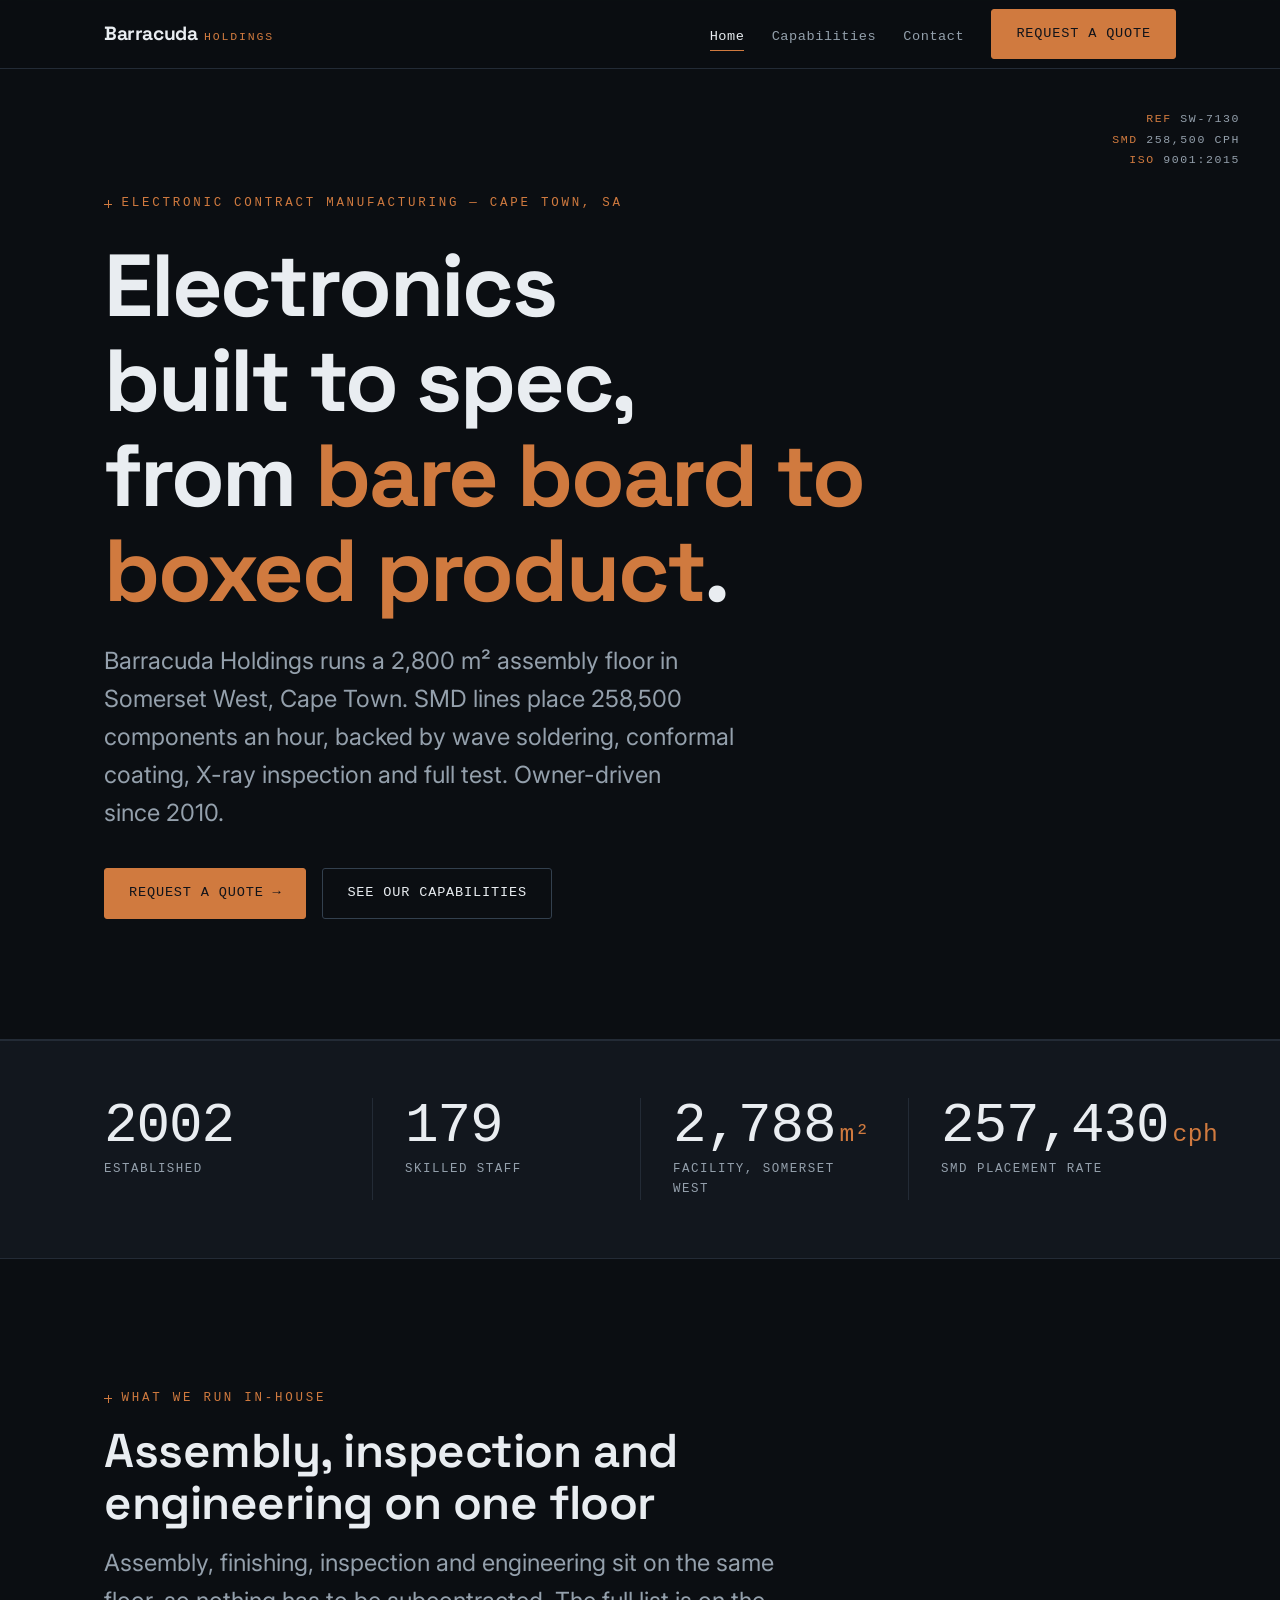
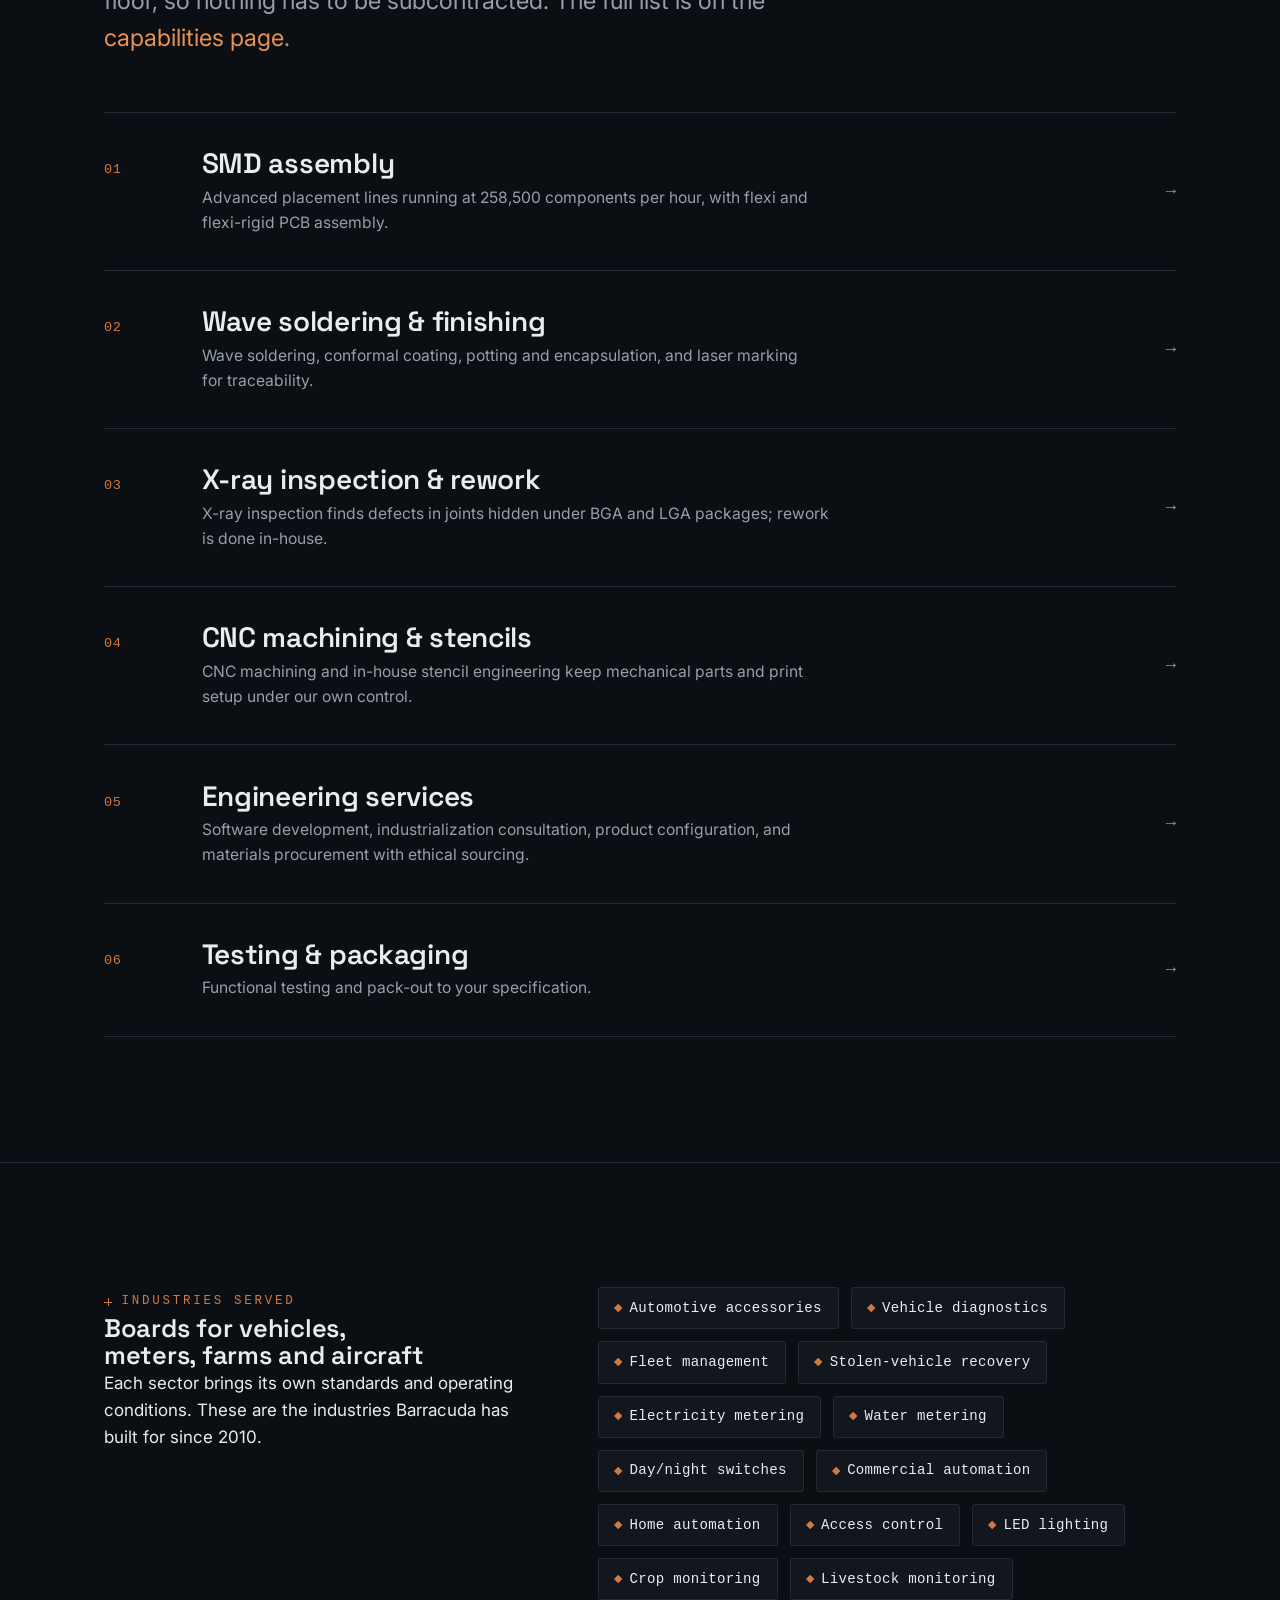
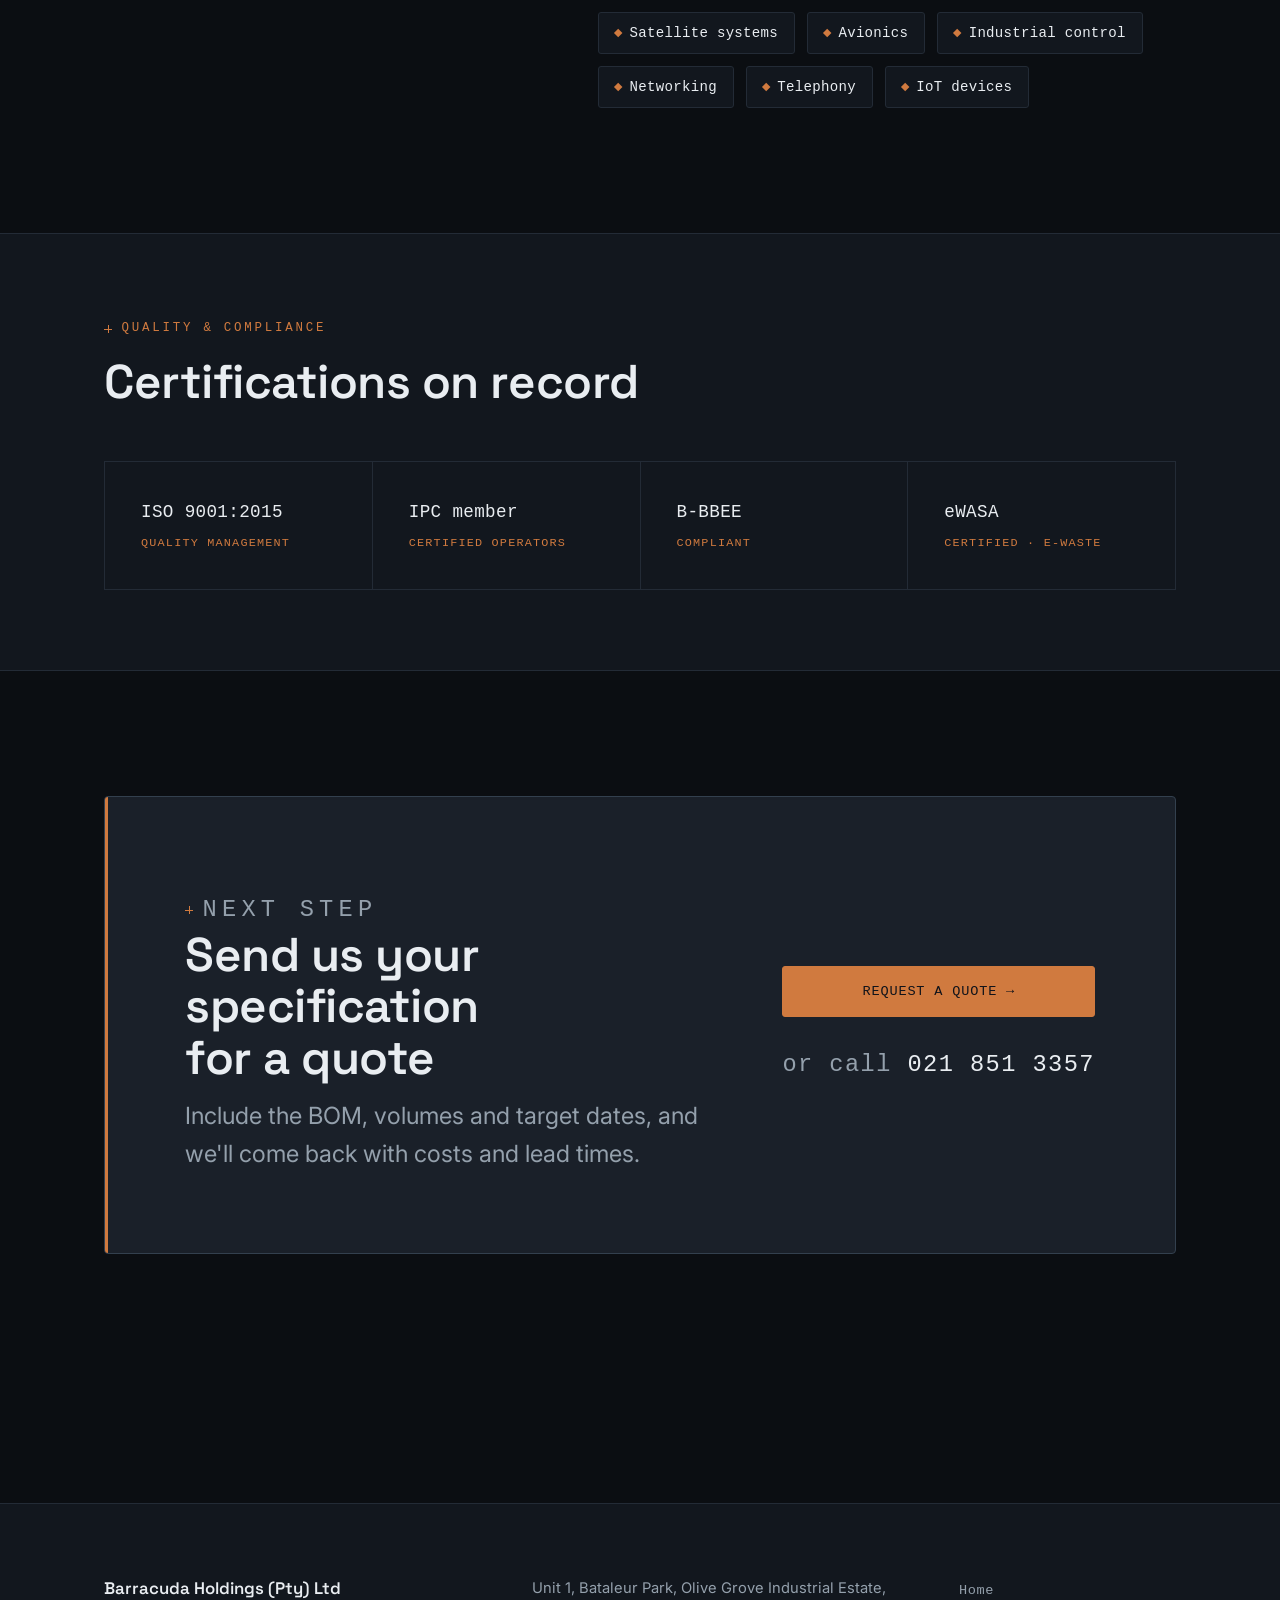
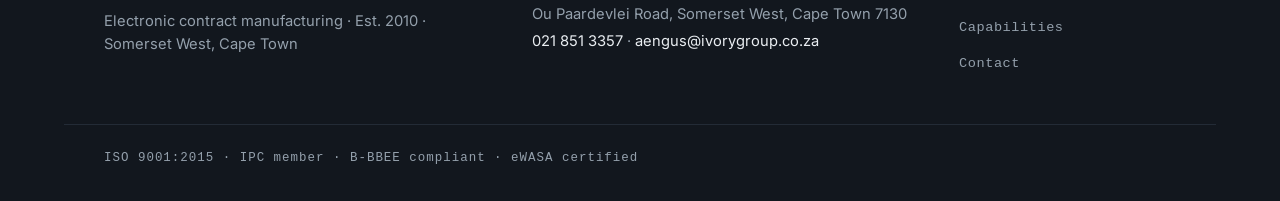
==== commit 5e3c570e: "fix: replace copywriter-clever headlines with plain factual copy; correct fabricated SMD line count" ====
--- a/index.html
+++ b/index.html
@@ -91,8 +91,8 @@
         <div class="hero-content hero-anim">
           <p class="eyebrow hero-eyebrow">Electronic contract manufacturing — Cape Town, SA</p>
           <h1 id="hero-heading">
-            We build the electronics<br>
-            other companies <span class="accent">put their name on</span>.
+            Electronics built to spec,<br>
+            from <span class="accent">bare board to boxed product</span>.
           </h1>
           <p class="hero-sub">
             Barracuda Holdings runs a 2,800 m&sup2; assembly floor in Somerset West, Cape Town.
@@ -136,11 +136,11 @@
       <div class="container">
         <div class="section-head reveal">
           <p class="eyebrow">What we run in-house</p>
-          <h2 id="cap-heading">One roof, from bare board to boxed product</h2>
+          <h2 id="cap-heading">Assembly, inspection and engineering on one floor</h2>
           <p class="lede">
-            Assembly, finishing, inspection and engineering sit on the same floor.
-            Nothing gets subcontracted out and lost. Every headline capability is on
-            the <a href="about.html">capabilities page</a> in full.
+            Assembly, finishing, inspection and engineering sit on the same floor,
+            so nothing has to be subcontracted. The full list is on the
+            <a href="about.html">capabilities page</a>.
           </p>
         </div>
 
@@ -165,7 +165,7 @@
             <span class="cap-index mono">03</span>
             <span class="cap-body">
               <h3>X-ray inspection &amp; rework</h3>
-              <p>X-ray inspection and BGA / LGA rework catch and correct defects under the joints you can't see.</p>
+              <p>X-ray inspection finds defects in joints hidden under BGA and LGA packages; rework is done in-house.</p>
             </span>
             <span class="cap-arrow" aria-hidden="true">&rarr;</span>
           </a>
@@ -189,7 +189,7 @@
             <span class="cap-index mono">06</span>
             <span class="cap-body">
               <h3>Testing &amp; packaging</h3>
-              <p>Functional testing and packaging close out the build, so what ships is ready for your customer.</p>
+              <p>Functional testing and pack-out to your specification.</p>
             </span>
             <span class="cap-arrow" aria-hidden="true">&rarr;</span>
           </a>
@@ -204,12 +204,11 @@
       <div class="container">
         <div class="industries-layout">
           <div class="industries-lead reveal">
-            <p class="eyebrow">Where our boards end up</p>
-            <h2 id="ind-heading">Built for the sectors that can't afford a field failure</h2>
+            <p class="eyebrow">Industries served</p>
+            <h2 id="ind-heading">Boards for vehicles, meters, farms and aircraft</h2>
             <p class="lede">
-              A metering board in a substation and a diagnostics unit in a truck fail
-              differently, and both are expensive. We build to the demands of each sector
-              rather than a single house standard.
+              Each sector brings its own standards and operating conditions.
+              These are the industries Barracuda has built for since 2010.
             </p>
           </div>
 
@@ -242,7 +241,7 @@
     <section class="certs" aria-labelledby="cert-heading">
       <div class="container section--tight">
         <div class="section-head reveal">
-          <p class="eyebrow">Audited, not asserted</p>
+          <p class="eyebrow">Quality &amp; compliance</p>
           <h2 id="cert-heading">Certifications on record</h2>
         </div>
         <div class="certs-grid reveal">
@@ -272,10 +271,10 @@
         <div class="cta-band reveal">
           <div>
             <p class="eyebrow">Next step</p>
-            <h2 id="cta-heading">Send us the board. We'll tell you what it takes to build it.</h2>
+            <h2 id="cta-heading">Send us your specification for a quote</h2>
             <p>
-              Give us the BOM, the volumes and the target sector. You get a costed,
-              buildable answer from the people who run the line, not a sales desk.
+              Include the BOM, volumes and target dates, and we'll come back with
+              costs and lead times.
             </p>
           </div>
           <div class="cta-actions">
--- a/css/home.css
+++ b/css/home.css
@@ -27,7 +27,7 @@
   width: 100%;
   height: 100%;
   object-fit: cover;
-  z-index: -3;
+  z-index: -2;
   /* Match the fallback so a slow/absent video never flashes a bright frame. */
   background: var(--bg);
 }
@@ -37,7 +37,7 @@
 .hero-fallback {
   position: absolute;
   inset: 0;
-  z-index: -2;
+  z-index: -3;
   background: var(--bg);
   overflow: hidden;
 }
